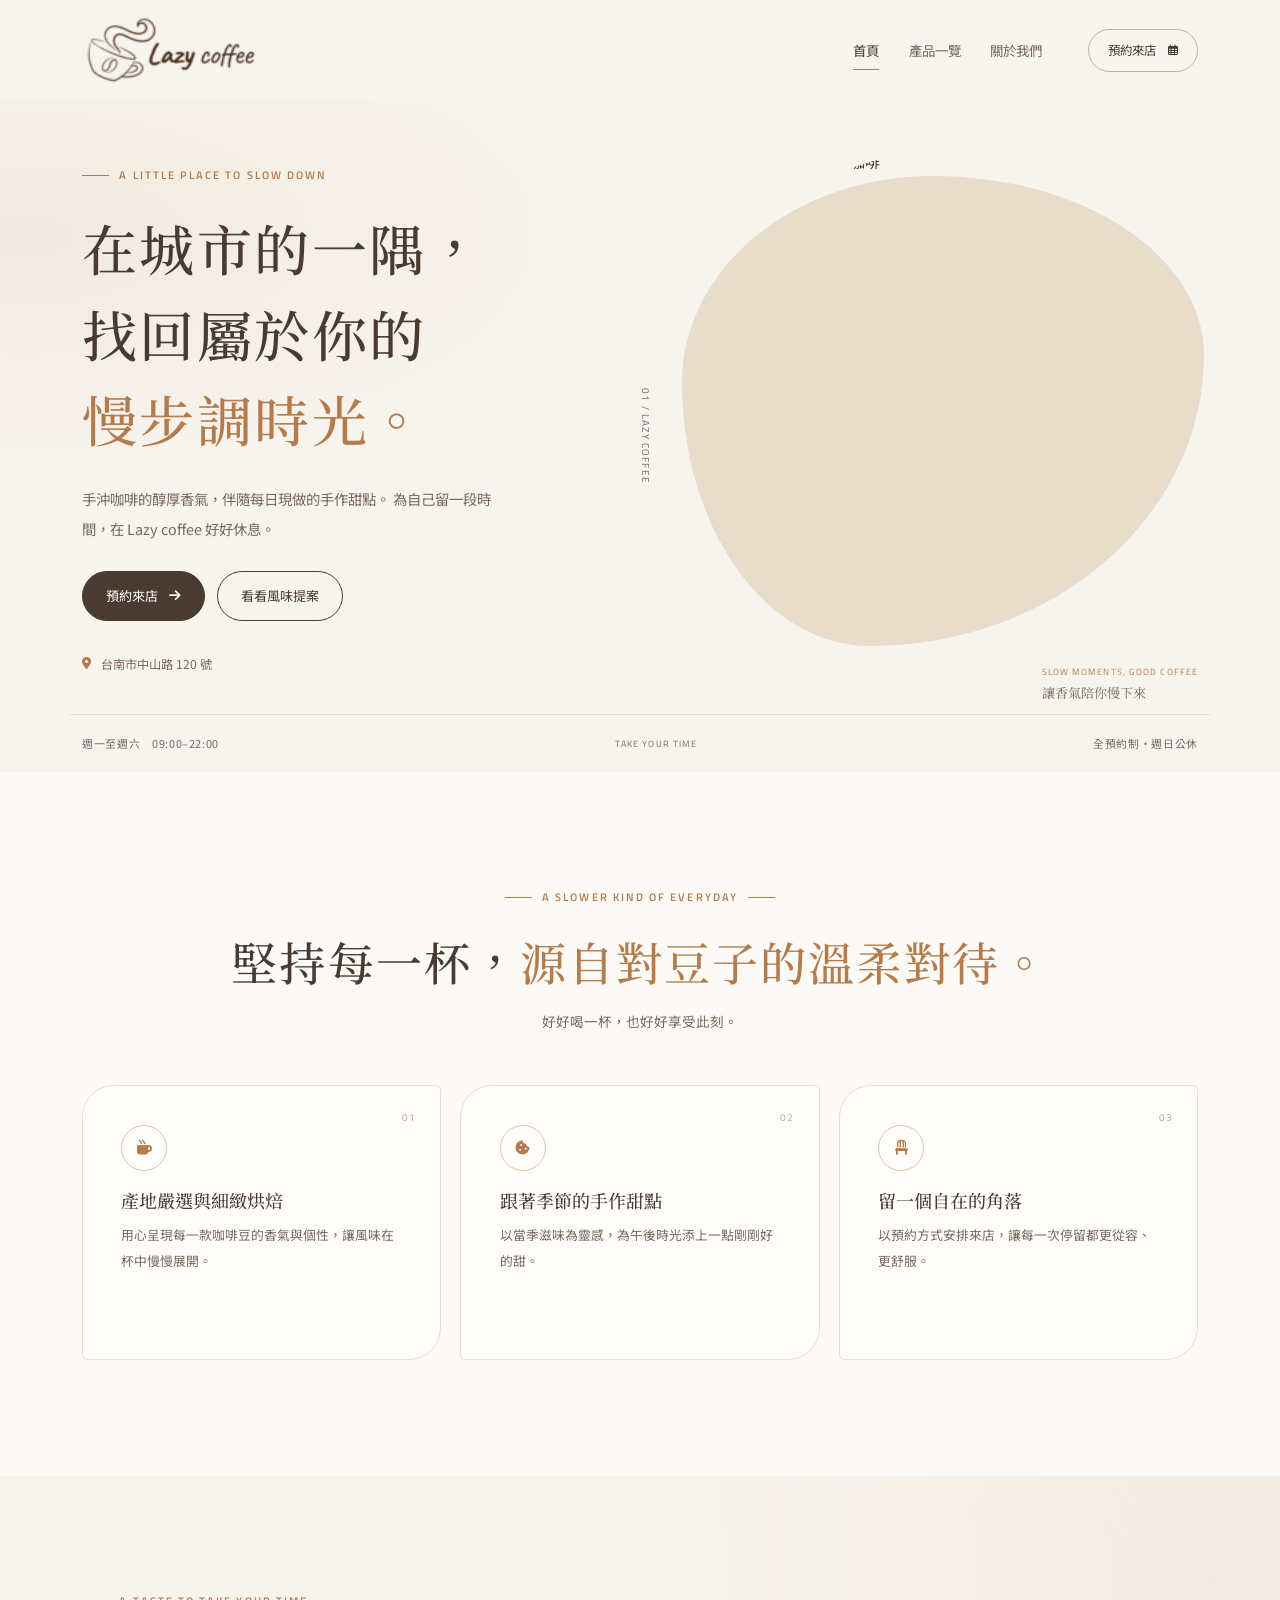
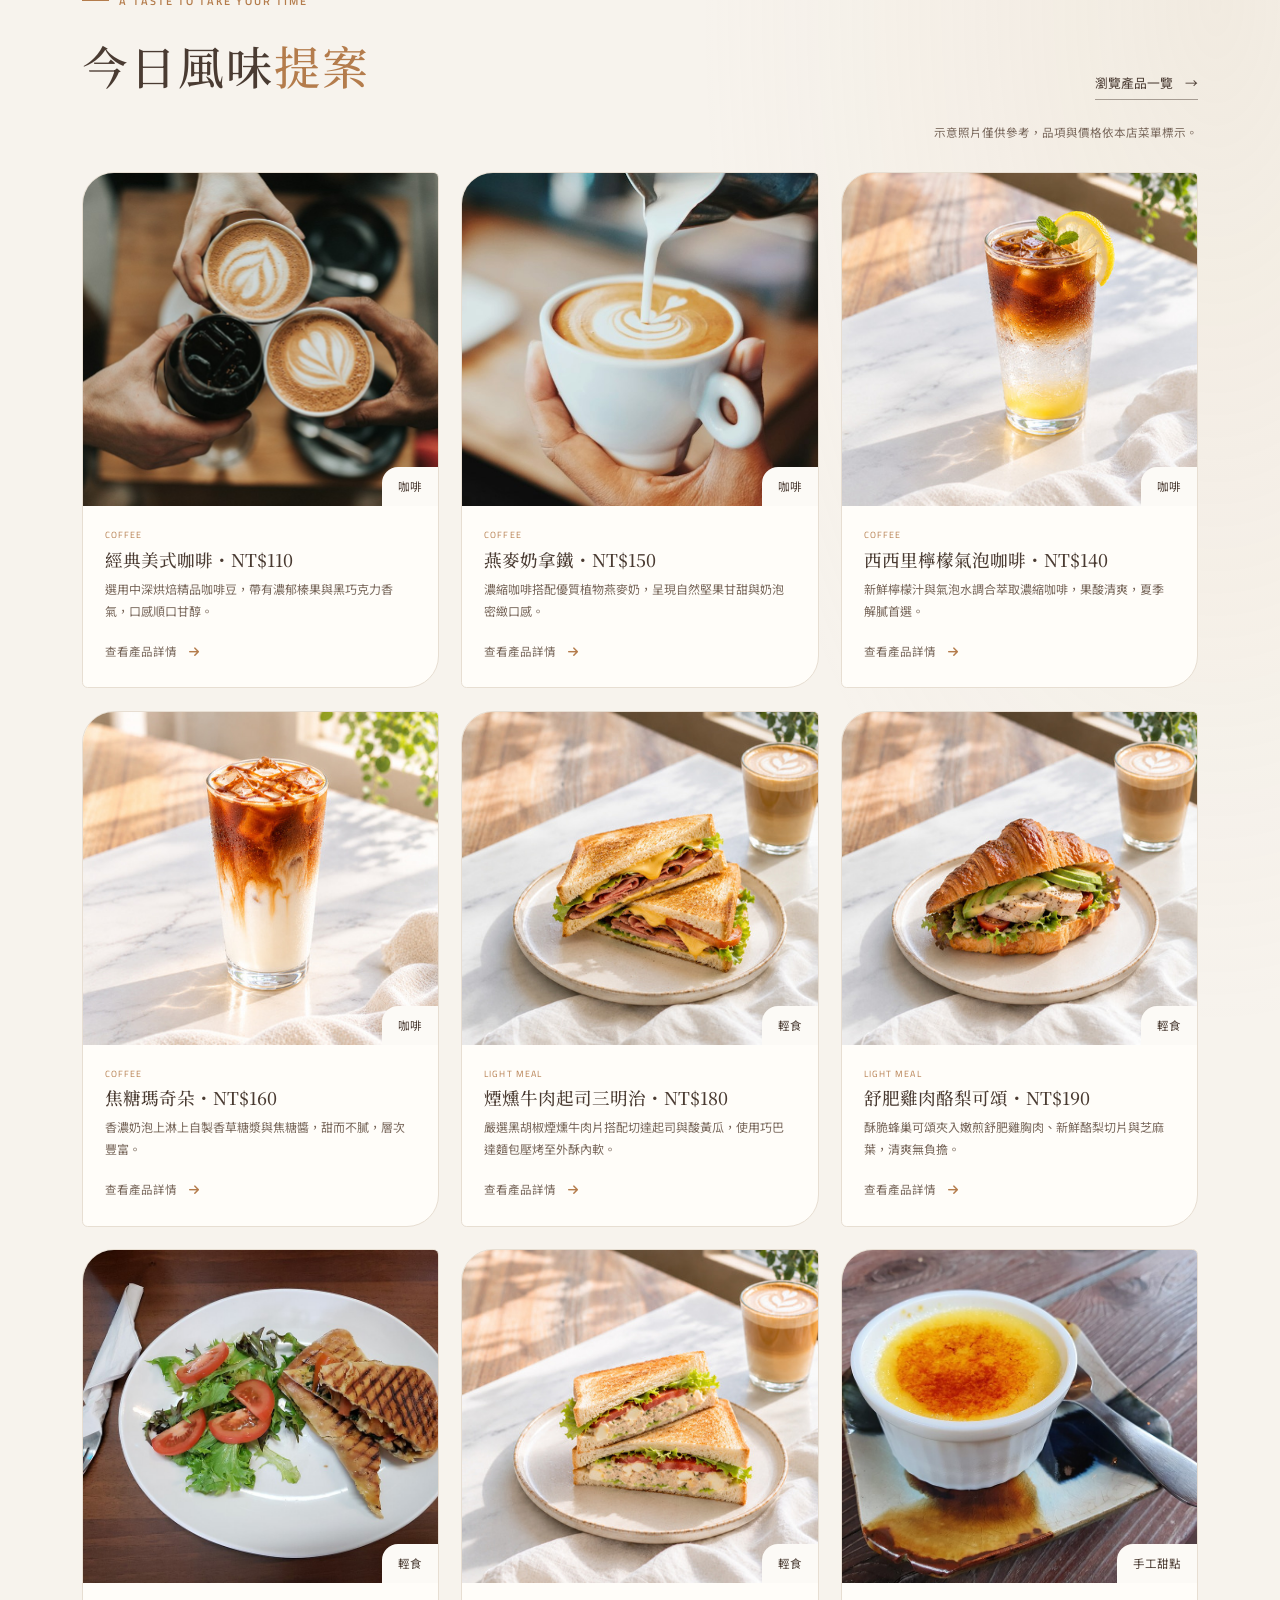
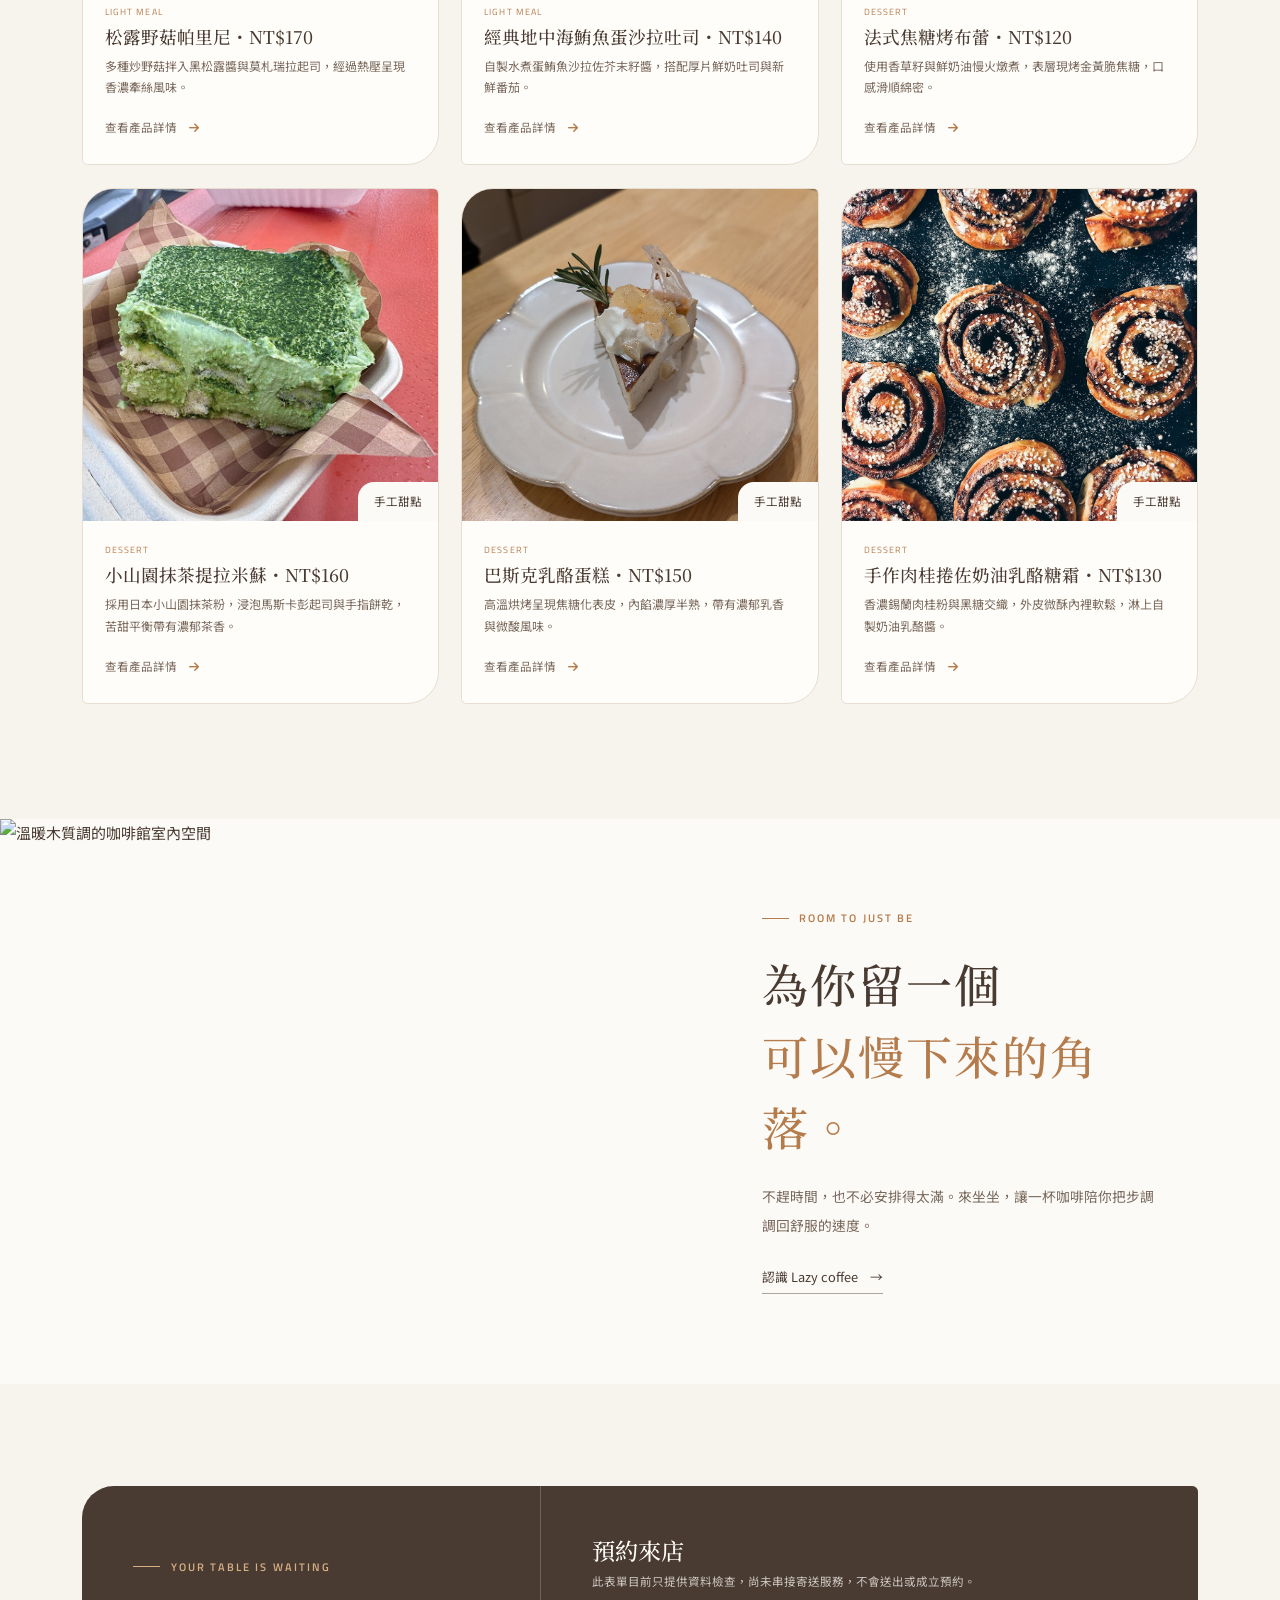
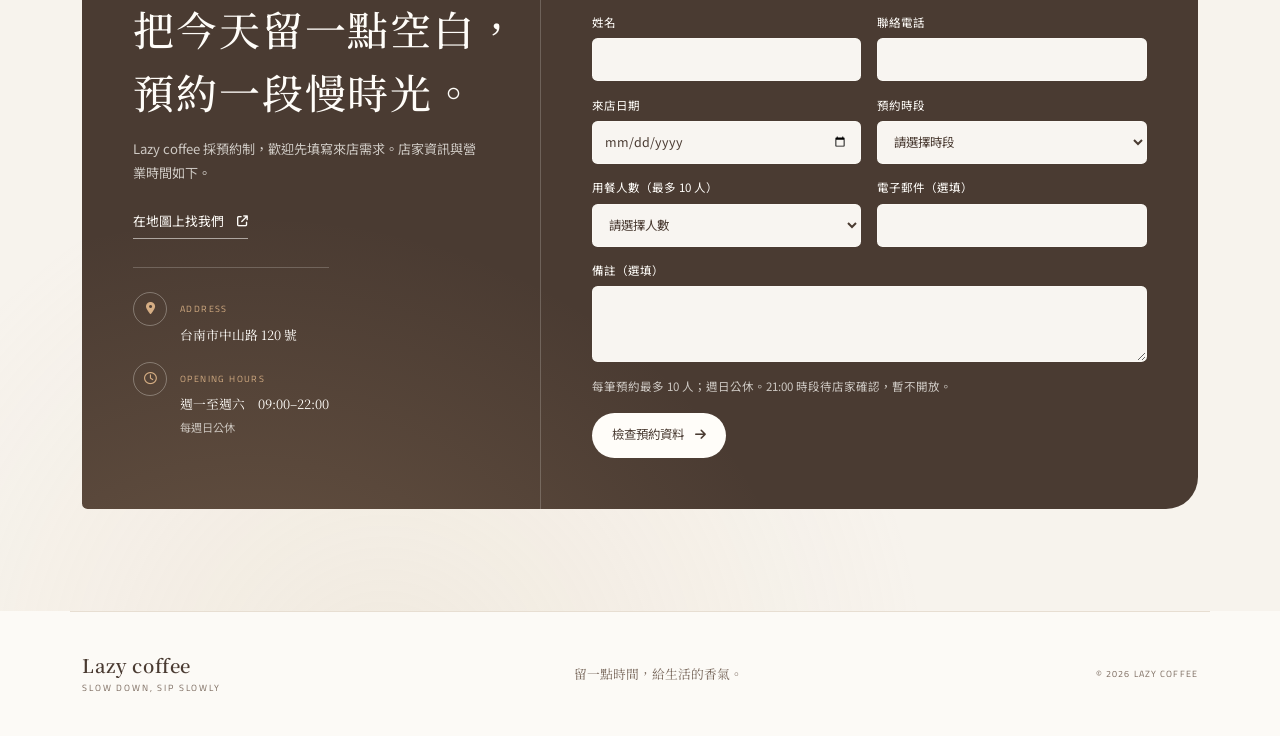
==== index.html @ a15ca1f1 "2026-11-04_15-30_移動首頁並更新店面照片 Co-authored-by: Copilot <223556219+Copilot@users.noreply.github.com>" ====
<!doctype html>
<html lang="zh-Hant">
  <head>
    <meta charset="utf-8">
    <meta name="viewport" content="width=device-width, initial-scale=1">
    <meta name="theme-color" content="#f7f3ed">
    <meta
      name="description"
      content="在台南 Lazy coffee 慢下腳步，享受一杯手沖咖啡與當季手作甜點，預約一段自在時光。"
    >
    <title>Lazy coffee｜把日子放慢一點</title>
    <link rel="preconnect" href="https://fonts.googleapis.com">
    <link rel="preconnect" href="https://fonts.gstatic.com" crossorigin>
    <link
      href="https://fonts.googleapis.com/css2?family=Noto+Sans+TC:wght@300;400;500;600;700&family=Noto+Serif+TC:wght@400;500;600;700&family=Titillium+Web:wght@300;400;600&display=swap"
      rel="stylesheet"
    >
    <link href="https://cdn.jsdelivr.net/npm/bootstrap@5.3.3/dist/css/bootstrap.min.css" rel="stylesheet">
    <link href="https://cdnjs.cloudflare.com/ajax/libs/font-awesome/6.5.2/css/all.min.css" rel="stylesheet">
    <link href="https://cdnjs.cloudflare.com/ajax/libs/animate.css/4.1.1/animate.min.css" rel="stylesheet">
    <link href="website/styles/shared.css" rel="stylesheet">
    <link href="website/styles/home.css" rel="stylesheet">
  </head>
  <body>
    <a class="skip-link" href="#main">跳至主要內容</a>

    <header class="site-header">
      <nav class="navbar navbar-expand-lg" aria-label="主要導覽">
        <div class="container">
          <a class="navbar-brand brand-mark" href="index.html" aria-label="Lazy coffee 首頁">
            <img class="brand-mark__logo" src="website/imgs/logo.png" alt="">
          </a>
          <button class="navbar-toggler" type="button" data-bs-toggle="collapse" data-bs-target="#siteNavigation" aria-controls="siteNavigation" aria-expanded="false" aria-label="切換導覽選單">
            <span class="navbar-toggler-icon"></span>
          </button>
          <div class="collapse navbar-collapse" id="siteNavigation">
            <ul class="navbar-nav ms-auto align-items-lg-center">
              <li class="nav-item"><a class="nav-link active" aria-current="page" href="index.html">首頁</a></li>
              <li class="nav-item"><a class="nav-link" href="website/products.html">產品一覽</a></li>
              <li class="nav-item"><a class="nav-link" href="website/about.html#story">關於我們</a></li>
              <li class="nav-item ms-lg-3 mt-2 mt-lg-0">
                <a class="nav-visit" href="#visit">預約來店 <i class="fa-regular fa-calendar-days" aria-hidden="true"></i></a>
              </li>
            </ul>
          </div>
        </div>
      </nav>
    </header>

    <main id="main">
      <section class="home-hero" aria-labelledby="hero-title">
        <div class="container home-hero__grid">
          <div class="home-hero__copy wow animate__fadeInLeft" data-wow-duration="900ms">
            <p class="eyebrow"><span></span> A LITTLE PLACE TO SLOW DOWN</p>
            <h1 id="hero-title">在城市的一隅，<br>找回屬於你的<br><span>慢步調時光。</span></h1>
            <p class="home-hero__intro">
              手沖咖啡的醇厚香氣，伴隨每日現做的手作甜點。
              為自己留一段時間，在 Lazy coffee 好好休息。
            </p>
            <div class="home-hero__actions">
              <a class="button-primary" href="#visit">
                預約來店 <i class="fa-solid fa-arrow-right" aria-hidden="true"></i>
              </a>
              <a class="button-outline" href="website/products.html">看看風味提案</a>
            </div>
            <p class="home-hero__address"><i class="fa-solid fa-location-dot" aria-hidden="true"></i> 台南市中山路 120 號</p>
          </div>
          <div class="home-hero__visual wow animate__fadeInRight" data-wow-duration="1100ms">
            <img
              src="https://images.unsplash.com/photo-1442512595331-e89e73853f31?auto=format&amp;fit=crop&amp;w=1400&amp;q=85"
              alt="陽光灑落的咖啡館與手沖咖啡"
              fetchpriority="high"
            >
            <div class="home-hero__image-note">
              <span class="font-en">SLOW MOMENTS, GOOD COFFEE</span>
              <span>讓香氣陪你慢下來</span>
            </div>
            <span class="home-hero__index font-en" aria-hidden="true">01 / LAZY COFFEE</span>
          </div>
        </div>
        <div class="container home-hero__bottom wow animate__fadeInUp">
          <span>週一至週六　09:00–22:00</span>
          <span class="font-en">TAKE YOUR TIME</span>
          <span>全預約制・週日公休</span>
        </div>
      </section>

      <section class="home-values section-pad" aria-labelledby="values-title">
        <div class="container">
          <div class="section-heading wow animate__fadeInUp">
            <p class="eyebrow"><span></span> A SLOWER KIND OF EVERYDAY <span></span></p>
            <h2 id="values-title">堅持每一杯，<span>源自對豆子的溫柔對待。</span></h2>
            <p>好好喝一杯，也好好享受此刻。</p>
          </div>
          <div class="home-values__grid">
            <article class="home-value-card content-card wow animate__fadeInUp" data-wow-delay="100ms">
              <span class="home-value-card__number font-en">01</span>
              <i class="fa-solid fa-mug-hot" aria-hidden="true"></i>
              <h3>產地嚴選與細緻烘焙</h3>
              <p>用心呈現每一款咖啡豆的香氣與個性，讓風味在杯中慢慢展開。</p>
            </article>
            <article class="home-value-card content-card wow animate__fadeInUp" data-wow-delay="220ms">
              <span class="home-value-card__number font-en">02</span>
              <i class="fa-solid fa-cookie-bite" aria-hidden="true"></i>
              <h3>跟著季節的手作甜點</h3>
              <p>以當季滋味為靈感，為午後時光添上一點剛剛好的甜。</p>
            </article>
            <article class="home-value-card content-card wow animate__fadeInUp" data-wow-delay="340ms">
              <span class="home-value-card__number font-en">03</span>
              <i class="fa-solid fa-chair" aria-hidden="true"></i>
              <h3>留一個自在的角落</h3>
              <p>以預約方式安排來店，讓每一次停留都更從容、更舒服。</p>
            </article>
          </div>
        </div>
      </section>

      <section class="home-featured section-pad" aria-labelledby="featured-title">
        <div class="container">
          <div class="section-heading section-heading--row wow animate__fadeInUp">
            <div>
              <p class="eyebrow"><span></span> A TASTE TO TAKE YOUR TIME</p>
              <h2 id="featured-title">今日風味<span>提案</span></h2>
            </div>
            <a class="text-link" href="website/products.html">瀏覽產品一覽 <span aria-hidden="true">→</span></a>
          </div>
          <p class="content-notice">示意照片僅供參考，品項與價格依本店菜單標示。</p>
          <div class="featured-grid">
            <article class="featured-card content-card wow animate__fadeInUp" data-wow-delay="100ms">
              <a class="featured-card__image" href="website/products.html#coffee" aria-label="查看咖啡風味提案">
                <img src="website/imgs/products/americano.jpg" alt="經典美式咖啡" loading="lazy">
                <span>咖啡</span>
              </a>
              <div class="featured-card__copy">
                <p class="font-en">COFFEE</p>
                <h3>經典美式咖啡・NT$110</h3>
                <p class="featured-card__description">選用中深烘焙精品咖啡豆，帶有濃郁榛果與黑巧克力香氣，口感順口甘醇。</p>
                <span>查看產品詳情　<i class="fa-solid fa-arrow-right" aria-hidden="true"></i></span>
              </div>
            </article>
            <article class="featured-card content-card wow animate__fadeInUp" data-wow-delay="160ms">
              <a class="featured-card__image" href="website/products.html#coffee" aria-label="查看咖啡風味提案">
                <img src="website/imgs/products/oat_milk_latte.jpg" alt="燕麥奶拿鐵" loading="lazy">
                <span>咖啡</span>
              </a>
              <div class="featured-card__copy">
                <p class="font-en">COFFEE</p>
                <h3>燕麥奶拿鐵・NT$150</h3>
                <p class="featured-card__description">濃縮咖啡搭配優質植物燕麥奶，呈現自然堅果甘甜與奶泡密緻口感。</p>
                <span>查看產品詳情　<i class="fa-solid fa-arrow-right" aria-hidden="true"></i></span>
              </div>
            </article>
            <article class="featured-card content-card wow animate__fadeInUp" data-wow-delay="220ms">
              <a class="featured-card__image" href="website/products.html#coffee" aria-label="查看咖啡風味提案">
                <img src="website/imgs/products/coffee1.jpg" alt="西西里檸檬氣泡咖啡" loading="lazy">
                <span>咖啡</span>
              </a>
              <div class="featured-card__copy">
                <p class="font-en">COFFEE</p>
                <h3>西西里檸檬氣泡咖啡・NT$140</h3>
                <p class="featured-card__description">新鮮檸檬汁與氣泡水調合萃取濃縮咖啡，果酸清爽，夏季解膩首選。</p>
                <span>查看產品詳情　<i class="fa-solid fa-arrow-right" aria-hidden="true"></i></span>
              </div>
            </article>
            <article class="featured-card content-card wow animate__fadeInUp" data-wow-delay="280ms">
              <a class="featured-card__image" href="website/products.html#coffee" aria-label="查看咖啡風味提案">
                <img src="website/imgs/products/coffee2.jpg" alt="焦糖瑪奇朵" loading="lazy">
                <span>咖啡</span>
              </a>
              <div class="featured-card__copy">
                <p class="font-en">COFFEE</p>
                <h3>焦糖瑪奇朵・NT$160</h3>
                <p class="featured-card__description">香濃奶泡上淋上自製香草糖漿與焦糖醬，甜而不膩，層次豐富。</p>
                <span>查看產品詳情　<i class="fa-solid fa-arrow-right" aria-hidden="true"></i></span>
              </div>
            </article>
            <article class="featured-card content-card wow animate__fadeInUp" data-wow-delay="100ms">
              <a class="featured-card__image" href="website/products.html#light-food" aria-label="查看輕食風味提案">
                <img src="website/imgs/products/beef_sandwidth.jpg" alt="煙燻牛肉起司三明治" loading="lazy">
                <span>輕食</span>
              </a>
              <div class="featured-card__copy">
                <p class="font-en">LIGHT MEAL</p>
                <h3>煙燻牛肉起司三明治・NT$180</h3>
                <p class="featured-card__description">嚴選黑胡椒煙燻牛肉片搭配切達起司與酸黃瓜，使用巧巴達麵包壓烤至外酥內軟。</p>
                <span>查看產品詳情　<i class="fa-solid fa-arrow-right" aria-hidden="true"></i></span>
              </div>
            </article>
            <article class="featured-card content-card wow animate__fadeInUp" data-wow-delay="160ms">
              <a class="featured-card__image" href="website/products.html#light-food" aria-label="查看輕食風味提案">
                <img src="website/imgs/products/chicken_bread.jpg" alt="舒肥雞肉酪梨可頌" loading="lazy">
                <span>輕食</span>
              </a>
              <div class="featured-card__copy">
                <p class="font-en">LIGHT MEAL</p>
                <h3>舒肥雞肉酪梨可頌・NT$190</h3>
                <p class="featured-card__description">酥脆蜂巢可頌夾入嫩煎舒肥雞胸肉、新鮮酪梨切片與芝麻葉，清爽無負擔。</p>
                <span>查看產品詳情　<i class="fa-solid fa-arrow-right" aria-hidden="true"></i></span>
              </div>
            </article>
            <article class="featured-card content-card wow animate__fadeInUp" data-wow-delay="220ms">
              <a class="featured-card__image" href="website/products.html#light-food" aria-label="查看輕食風味提案">
                <img src="website/imgs/products/mushroom_panini.jpg" alt="松露野菇帕里尼" loading="lazy">
                <span>輕食</span>
              </a>
              <div class="featured-card__copy">
                <p class="font-en">LIGHT MEAL</p>
                <h3>松露野菇帕里尼・NT$170</h3>
                <p class="featured-card__description">多種炒野菇拌入黑松露醬與莫札瑞拉起司，經過熱壓呈現香濃牽絲風味。</p>
                <span>查看產品詳情　<i class="fa-solid fa-arrow-right" aria-hidden="true"></i></span>
              </div>
            </article>
            <article class="featured-card content-card wow animate__fadeInUp" data-wow-delay="280ms">
              <a class="featured-card__image" href="website/products.html#light-food" aria-label="查看輕食風味提案">
                <img src="website/imgs/products/tuna_sandwidth.jpg" alt="經典地中海鮪魚蛋沙拉吐司" loading="lazy">
                <span>輕食</span>
              </a>
              <div class="featured-card__copy">
                <p class="font-en">LIGHT MEAL</p>
                <h3>經典地中海鮪魚蛋沙拉吐司・NT$140</h3>
                <p class="featured-card__description">自製水煮蛋鮪魚沙拉佐芥末籽醬，搭配厚片鮮奶吐司與新鮮番茄。</p>
                <span>查看產品詳情　<i class="fa-solid fa-arrow-right" aria-hidden="true"></i></span>
              </div>
            </article>
            <article class="featured-card content-card wow animate__fadeInUp" data-wow-delay="100ms">
              <a class="featured-card__image" href="website/products.html#dessert" aria-label="查看手工甜點風味提案">
                <img src="website/imgs/products/creme_brulee.jpg" alt="表層焦糖酥脆的法式烤布蕾" loading="lazy">
                <span>手工甜點</span>
              </a>
              <div class="featured-card__copy">
                <p class="font-en">DESSERT</p>
                <h3>法式焦糖烤布蕾・NT$120</h3>
                <p class="featured-card__description">使用香草籽與鮮奶油慢火燉煮，表層現烤金黃脆焦糖，口感滑順綿密。</p>
                <span>查看產品詳情　<i class="fa-solid fa-arrow-right" aria-hidden="true"></i></span>
              </div>
            </article>
            <article class="featured-card content-card wow animate__fadeInUp" data-wow-delay="160ms">
              <a class="featured-card__image" href="website/products.html#dessert" aria-label="查看手工甜點風味提案">
                <img src="website/imgs/products/matcha_tiramisu.jpg" alt="小山園抹茶提拉米蘇" loading="lazy">
                <span>手工甜點</span>
              </a>
              <div class="featured-card__copy">
                <p class="font-en">DESSERT</p>
                <h3>小山園抹茶提拉米蘇・NT$160</h3>
                <p class="featured-card__description">採用日本小山園抹茶粉，浸泡馬斯卡彭起司與手指餅乾，苦甜平衡帶有濃郁茶香。</p>
                <span>查看產品詳情　<i class="fa-solid fa-arrow-right" aria-hidden="true"></i></span>
              </div>
            </article>
            <article class="featured-card content-card wow animate__fadeInUp" data-wow-delay="220ms">
              <a class="featured-card__image" href="website/products.html#dessert" aria-label="查看手工甜點風味提案">
                <img src="website/imgs/products/basque_cheesecake.jpg" alt="巴斯克乳酪蛋糕" loading="lazy">
                <span>手工甜點</span>
              </a>
              <div class="featured-card__copy">
                <p class="font-en">DESSERT</p>
                <h3>巴斯克乳酪蛋糕・NT$150</h3>
                <p class="featured-card__description">高溫烘烤呈現焦糖化表皮，內餡濃厚半熟，帶有濃郁乳香與微酸風味。</p>
                <span>查看產品詳情　<i class="fa-solid fa-arrow-right" aria-hidden="true"></i></span>
              </div>
            </article>
            <article class="featured-card content-card wow animate__fadeInUp" data-wow-delay="280ms">
              <a class="featured-card__image" href="website/products.html#dessert" aria-label="查看手工甜點風味提案">
                <img src="website/imgs/products/cinnamon_roll.jpg" alt="手作肉桂捲佐奶油乳酪糖霜" loading="lazy">
                <span>手工甜點</span>
              </a>
              <div class="featured-card__copy">
                <p class="font-en">DESSERT</p>
                <h3>手作肉桂捲佐奶油乳酪糖霜・NT$130</h3>
                <p class="featured-card__description">香濃錫蘭肉桂粉與黑糖交織，外皮微酥內裡軟鬆，淋上自製奶油乳酪醬。</p>
                <span>查看產品詳情　<i class="fa-solid fa-arrow-right" aria-hidden="true"></i></span>
              </div>
            </article>
          </div>
        </div>
      </section>

      <section class="home-space" aria-labelledby="space-title">
        <div class="home-space__image wow animate__fadeInLeft">
          <img src="https://images.unsplash.com/photo-1445116572660-236099ec97a0?auto=format&amp;fit=crop&amp;w=1600&amp;q=85" alt="溫暖木質調的咖啡館室內空間" loading="lazy">
        </div>
        <div class="home-space__copy wow animate__fadeInRight">
          <p class="eyebrow"><span></span> ROOM TO JUST BE</p>
          <h2 id="space-title">為你留一個<br><span>可以慢下來的角落。</span></h2>
          <p>不趕時間，也不必安排得太滿。來坐坐，讓一杯咖啡陪你把步調調回舒服的速度。</p>
          <a class="text-link" href="website/about.html#story">認識 Lazy coffee <span aria-hidden="true">→</span></a>
        </div>
      </section>

      <section class="visit-section" id="visit" aria-labelledby="visit-title">
        <div class="container">
          <div class="visit-card wow animate__fadeInUp">
            <div class="visit-card__intro">
              <p class="eyebrow eyebrow--light"><span></span> YOUR TABLE IS WAITING</p>
              <h2 id="visit-title"><span class="visit-title__first-line">把今天留一點空白，</span><br>預約一段慢時光。</h2>
              <p>Lazy coffee 採預約制，歡迎先填寫來店需求。店家資訊與營業時間如下。</p>
              <a class="visit-map-link" href="https://www.google.com/maps/search/?api=1&amp;query=%E5%8F%B0%E5%8D%97%E5%B8%82%E4%B8%AD%E5%B1%B1%E8%B7%AF120%E8%99%9F" target="_blank" rel="noopener noreferrer">
                在地圖上找我們 <i class="fa-solid fa-arrow-up-right-from-square" aria-hidden="true"></i>
              </a>
              <div class="visit-details">
                <div class="visit-detail">
                  <span class="visit-detail__icon" aria-hidden="true"><i class="fa-solid fa-location-dot"></i></span>
                  <div><span class="visit-detail__label">ADDRESS</span><p>台南市中山路 120 號</p></div>
                </div>
                <div class="visit-detail">
                  <span class="visit-detail__icon" aria-hidden="true"><i class="fa-regular fa-clock"></i></span>
                  <div><span class="visit-detail__label">OPENING HOURS</span><p>週一至週六　09:00–22:00<br><small>每週日公休</small></p></div>
                </div>
              </div>
            </div>
            <form class="reservation-form" method="post">
              <h3>預約來店</h3>
              <p class="reservation-form__notice">此表單目前只提供資料檢查，尚未串接寄送服務，不會送出或成立預約。</p>
              <div class="reservation-form__grid">
                <label class="reservation-field">姓名
                  <input name="name" autocomplete="name" required>
                </label>
                <label class="reservation-field">聯絡電話
                  <input name="phone" type="tel" autocomplete="tel" inputmode="tel" required>
                </label>
                <label class="reservation-field">來店日期
                  <input name="date" type="date" required>
                </label>
                <label class="reservation-field">預約時段
                  <select name="time" required>
                    <option value="">請選擇時段</option>
                    <option>09:00</option><option>10:00</option><option>11:00</option><option>12:00</option>
                    <option>13:00</option><option>14:00</option><option>15:00</option><option>16:00</option>
                    <option>17:00</option><option>18:00</option><option>19:00</option><option>20:00</option>
                  </select>
                </label>
                <label class="reservation-field">用餐人數（最多 10 人）
                  <select name="guests" required>
                    <option value="">請選擇人數</option>
                    <option value="1">1 人</option><option value="2">2 人</option><option value="3">3 人</option>
                    <option value="4">4 人</option><option value="5">5 人</option><option value="6">6 人</option>
                    <option value="7">7 人</option><option value="8">8 人</option><option value="9">9 人</option>
                    <option value="10">10 人</option>
                  </select>
                </label>
                <label class="reservation-field">電子郵件（選填）
                  <input name="email" type="email" autocomplete="email">
                </label>
                <label class="reservation-field reservation-field--full">備註（選填）
                  <textarea name="note" rows="2" maxlength="300"></textarea>
                </label>
              </div>
              <p class="reservation-form__hint">每筆預約最多 10 人；週日公休。21:00 時段待店家確認，暫不開放。</p>
              <button class="button-light" type="submit">檢查預約資料 <i class="fa-solid fa-arrow-right" aria-hidden="true"></i></button>
              <p class="reservation-status" role="status" aria-live="polite" hidden></p>
            </form>
          </div>
        </div>
      </section>
    </main>

    <footer class="site-footer">
      <div class="container site-footer__inner">
        <a class="brand-mark brand-mark--footer" href="index.html" aria-label="回到 Lazy coffee 首頁">
          <span class="brand-mark__name">Lazy coffee</span>
          <span class="brand-mark__caption">SLOW DOWN, SIP SLOWLY</span>
        </a>
        <p>留一點時間，給生活的香氣。</p>
        <span class="site-footer__copyright font-en">© 2026 LAZY COFFEE</span>
      </div>
    </footer>
    <script src="https://cdn.jsdelivr.net/npm/bootstrap@5.3.3/dist/js/bootstrap.bundle.min.js"></script>
    <script src="https://cdnjs.cloudflare.com/ajax/libs/wow/1.1.2/wow.min.js"></script>
    <script src="website/scripts/home-animations.js"></script>
    <script src="website/scripts/reservation.js"></script>
  </body>
</html>
---- website/styles/shared.css ----
:root {
  color-scheme: light;
  --paper: #f7f3ed;
  --paper-light: #fcfaf6;
  --cream: #fffdf9;
  --coffee: #4a3b32;
  --coffee-soft: #79685c;
  --caramel: #b47c4c;
  --caramel-light: #d7aa7b;
  --olive: #74765b;
  --line: #e7ded2;
  --card-radius: 2rem 0.35rem 2rem 0.35rem;
  --card-shadow: 0 18px 36px rgba(74, 59, 50, 0.08);
  --serif: "Noto Serif TC", Georgia, serif;
  --sans: "Noto Sans TC", sans-serif;
  --english: "Titillium Web", sans-serif;
}

* {
  box-sizing: border-box;
}

html {
  scroll-behavior: smooth;
  scroll-padding-top: 6rem;
}

body {
  margin: 0;
  background: var(--paper);
  color: var(--coffee);
  font-family: var(--sans);
  font-size: 15px;
  font-weight: 400;
  line-height: 1.85;
  -webkit-font-smoothing: antialiased;
}

::selection {
  background: #e7c7a6;
  color: var(--coffee);
}

a {
  color: inherit;
}

.font-en {
  font-family: var(--english);
  letter-spacing: 0.12em;
}

.skip-link {
  position: absolute;
  z-index: 20;
  top: 0.75rem;
  left: 0.75rem;
  padding: 0.65rem 1rem;
  transform: translateY(-160%);
  border-radius: 0.25rem;
  background: var(--coffee);
  color: var(--cream);
  text-decoration: none;
}

.skip-link:focus {
  transform: translateY(0);
}

.site-header {
  position: sticky;
  z-index: 10;
  top: 0;
  background: rgba(247, 243, 237, 0.96);
  backdrop-filter: blur(12px);
}

.site-header .navbar {
  min-height: 88px;
  padding: 1rem 0;
}

.brand-mark {
  display: inline-flex;
  flex-direction: column;
  align-items: flex-start;
  padding: 0;
  color: var(--coffee);
  line-height: 1.15;
  text-decoration: none;
}

.brand-mark__logo {
  display: block;
  width: 180px;
  max-width: 42vw;
  height: auto;
}

.brand-mark:hover {
  color: var(--coffee);
}

.brand-mark__name {
  font-family: var(--serif);
  font-size: 1.4rem;
  font-weight: 600;
  letter-spacing: 0.035em;
}

.brand-mark__caption {
  margin-top: 0.45rem;
  color: var(--coffee-soft);
  font-family: var(--english);
  font-size: 0.55rem;
  letter-spacing: 0.21em;
}

.navbar-nav {
  gap: clamp(0.75rem, 2.3vw, 2.4rem);
}

.navbar .nav-link {
  position: relative;
  padding: 0.45rem 0 !important;
  color: var(--coffee-soft);
  font-size: 0.84rem;
}

.navbar .nav-link:hover,
.navbar .nav-link.active {
  color: var(--coffee);
}

.navbar .nav-link.active::after {
  position: absolute;
  right: 0;
  bottom: 0;
  left: 0;
  height: 1px;
  background: var(--caramel);
  content: "";
}

.nav-visit {
  display: inline-flex;
  min-height: 42px;
  align-items: center;
  gap: 0.75rem;
  padding: 0.55rem 1.2rem;
  border: 1px solid rgba(74, 59, 50, 0.35);
  border-radius: 999px;
  color: var(--coffee);
  font-size: 0.78rem;
  text-decoration: none;
  transition: background 180ms ease, color 180ms ease, border-color 180ms ease;
}

.nav-visit:hover {
  border-color: var(--coffee);
  background: var(--coffee);
  color: var(--cream);
}

.nav-visit i {
  font-size: 0.68rem;
}

.navbar-toggler {
  border-color: var(--line);
}

.navbar-toggler:focus {
  box-shadow: 0 0 0 0.2rem rgba(180, 124, 76, 0.2);
}

.eyebrow {
  display: flex;
  align-items: center;
  gap: 0.65rem;
  margin: 0 0 1.25rem;
  color: var(--caramel);
  font-family: var(--english), var(--sans);
  font-size: 0.68rem;
  font-weight: 600;
  letter-spacing: 0.19em;
}

.eyebrow > span {
  display: inline-block;
  width: 27px;
  height: 1px;
  background: currentColor;
}

.section-heading {
  margin-bottom: 3rem;
  text-align: center;
}

.section-heading .eyebrow {
  justify-content: center;
}

.section-heading h2 {
  margin: 0;
  font-family: var(--serif);
  font-size: clamp(2rem, 3.6vw, 3rem);
  font-weight: 500;
  letter-spacing: 0.045em;
  line-height: 1.5;
}

.section-heading h2 span {
  color: var(--caramel);
}

.section-heading > p:last-child {
  margin: 0.8rem 0 0;
  color: var(--coffee-soft);
  font-size: 0.85rem;
}

.content-card,
.value-card,
.product-card {
  overflow: hidden;
  border: 1px solid var(--line);
  border-radius: var(--card-radius);
  background: var(--cream);
  transition: transform 220ms ease, box-shadow 220ms ease;
}

.content-card:hover {
  transform: translateY(-4px);
  box-shadow: var(--card-shadow);
}

.button-primary,
.button-outline {
  display: inline-flex;
  min-height: 48px;
  align-items: center;
  justify-content: center;
  gap: 0.7rem;
  padding: 0.75rem 1.45rem;
  border: 1px solid var(--coffee);
  border-radius: 999px;
  font-size: 0.82rem;
  text-decoration: none;
  transition: transform 180ms ease, background 180ms ease, color 180ms ease;
}

.button-primary {
  background: var(--coffee);
  color: var(--cream);
}

.button-primary:hover {
  transform: translateY(-2px);
  background: var(--caramel);
  border-color: var(--caramel);
  color: white;
}

.button-outline {
  background: transparent;
  color: var(--coffee);
}

.button-outline:hover {
  background: var(--coffee);
  color: var(--cream);
}

.button-light {
  display: inline-flex;
  min-height: 45px;
  align-items: center;
  justify-content: center;
  gap: 0.7rem;
  padding: 0.65rem 1.25rem;
  border-radius: 999px;
  background: var(--cream);
  color: var(--coffee);
  font-size: 0.78rem;
  text-decoration: none;
}

.button-light:hover {
  background: #e7c39f;
  color: var(--coffee);
}

.visit-section {
  padding: clamp(4.5rem, 8vw, 7rem) 0;
  background:
    radial-gradient(ellipse at 30% 110%, rgba(218, 198, 168, 0.2), transparent 43%),
    var(--paper);
}

.visit-card {
  display: grid;
  grid-template-columns: minmax(0, 0.82fr) minmax(0, 1.18fr);
  overflow: hidden;
  border-radius: var(--card-radius);
  background:
    radial-gradient(ellipse at 15% 130%, rgba(205, 166, 124, 0.24), transparent 42%),
    var(--coffee);
  color: var(--cream);
}

.visit-card__intro,
.reservation-form {
  min-width: 0;
  padding: clamp(2rem, 4vw, 3.5rem);
}

.visit-card__intro {
  display: flex;
  flex-direction: column;
  align-items: flex-start;
  justify-content: center;
}

.eyebrow--light {
  color: #d6ae84;
}

.visit-card h2 {
  margin: 0;
  font-family: var(--serif);
  font-size: clamp(2rem, 3.2vw, 2.8rem);
  font-weight: 500;
  letter-spacing: 0.045em;
  line-height: 1.55;
}

.visit-title__first-line {
  display: inline-block;
  white-space: nowrap;
}

.visit-card__intro > p:not(.eyebrow) {
  margin: 0.8rem 0 1.5rem;
  color: rgba(255, 253, 249, 0.73);
  font-size: 0.82rem;
}

.visit-details {
  display: grid;
  gap: 1rem;
  margin-top: 1.8rem;
  padding-top: 1.5rem;
  border-top: 1px solid rgba(255, 253, 249, 0.2);
}

.visit-detail {
  display: flex;
  align-items: flex-start;
  gap: 0.8rem;
}

.visit-detail__icon {
  display: grid;
  width: 34px;
  height: 34px;
  flex: 0 0 34px;
  place-items: center;
  border: 1px solid rgba(255, 253, 249, 0.3);
  border-radius: 50%;
  color: #d6ae84;
  font-size: 0.76rem;
}

.visit-detail__label {
  color: #d6ae84;
  font-family: var(--english);
  font-size: 0.55rem;
  letter-spacing: 0.16em;
}

.visit-detail p {
  margin: 0.15rem 0 0;
  font-family: var(--serif);
  font-size: 0.8rem;
  line-height: 1.8;
}

.visit-detail small {
  color: rgba(255, 253, 249, 0.68);
  font-family: var(--sans);
  font-size: 0.7rem;
}

.reservation-form {
  border-left: 1px solid rgba(255, 253, 249, 0.2);
}

.reservation-form h3 {
  margin: 0 0 0.4rem;
  font-family: var(--serif);
  font-size: 1.45rem;
  font-weight: 500;
}

.reservation-form__notice,
.reservation-form__hint {
  color: rgba(255, 253, 249, 0.72);
  font-size: 0.72rem;
  line-height: 1.8;
}

.reservation-form__notice {
  margin: 0 0 1.25rem;
}

.reservation-form__grid {
  display: grid;
  grid-template-columns: repeat(2, minmax(0, 1fr));
  gap: 0.85rem 1rem;
}

.reservation-field {
  display: flex;
  min-width: 0;
  flex-direction: column;
  gap: 0.3rem;
  color: var(--cream);
  font-size: 0.72rem;
}

.reservation-field--full {
  grid-column: 1 / -1;
}

.reservation-field input,
.reservation-field select,
.reservation-field textarea {
  width: 100%;
  min-height: 43px;
  padding: 0.55rem 0.75rem;
  border: 1px solid rgba(255, 253, 249, 0.35);
  border-radius: 0.35rem;
  background: rgba(255, 253, 249, 0.96);
  color: var(--coffee);
  font: inherit;
  font-size: 0.78rem;
}

.reservation-field textarea {
  min-height: 76px;
  resize: vertical;
}

.reservation-field input:focus,
.reservation-field select:focus,
.reservation-field textarea:focus {
  border-color: #e4bb91;
  outline: 2px solid rgba(228, 187, 145, 0.4);
  outline-offset: 1px;
}

.reservation-form__hint {
  margin: 0.85rem 0 1rem;
}

.reservation-form .button-light {
  border: 0;
  cursor: pointer;
  font-family: var(--sans);
}

.reservation-status {
  margin: 1rem 0 0;
  padding: 0.75rem 0.9rem;
  border: 1px solid rgba(228, 187, 145, 0.55);
  border-radius: 0.35rem;
  color: var(--cream);
  font-size: 0.78rem;
}

.reservation-status[hidden] {
  display: none;
}

.reservation-status--error {
  border-color: rgba(255, 190, 170, 0.75);
  color: #ffd2c2;
}

.visit-map-link {
  display: inline-flex;
  align-items: center;
  gap: 0.8rem;
  padding-bottom: 0.3rem;
  border-bottom: 1px solid rgba(255, 253, 249, 0.55);
  color: var(--cream);
  font-size: 0.8rem;
  text-decoration: none;
}

.visit-map-link:hover {
  border-color: #d6ae84;
  color: #e7c39f;
}

.visit-map-link i {
  font-size: 0.68rem;
}

.site-footer {
  background: var(--paper-light);
}

.site-footer__inner {
  display: flex;
  min-height: 125px;
  align-items: center;
  justify-content: space-between;
  gap: 1.5rem;
  border-top: 1px solid var(--line);
}

.brand-mark--footer .brand-mark__name {
  font-size: 1.15rem;
}

.site-footer__inner > p {
  margin: 0;
  color: var(--coffee-soft);
  font-family: var(--serif);
  font-size: 0.8rem;
}

.site-footer__copyright {
  color: var(--coffee-soft);
  font-size: 0.59rem;
}

:focus-visible {
  outline: 2px solid var(--caramel);
  outline-offset: 4px;
}

@media (max-width: 991.98px) {
  .site-header .navbar {
    min-height: 78px;
  }

  .navbar-collapse {
    padding: 1rem 0 0.5rem;
  }

  .navbar-nav {
    align-items: flex-start !important;
    gap: 0.4rem;
  }

  .navbar .nav-link.active::after {
    right: auto;
    width: 2rem;
  }

  .visit-card {
    grid-template-columns: minmax(0, 1fr);
  }

  .reservation-form {
    border-top: 1px solid rgba(255, 253, 249, 0.2);
    border-left: 0;
  }
}

@media (max-width: 575.98px) {
  .visit-card {
    border-top-right-radius: 3.5rem;
  }

  .visit-title__first-line {
    font-size: clamp(1.4rem, 7vw, 2rem);
  }

  .visit-card__intro,
  .reservation-form {
    padding: 2rem 1.35rem;
  }

  .reservation-form__grid {
    grid-template-columns: minmax(0, 1fr);
  }

  .reservation-field--full {
    grid-column: auto;
  }

  .site-footer__inner {
    min-height: 155px;
    flex-wrap: wrap;
    justify-content: space-between;
    padding-top: 1.5rem;
    padding-bottom: 1.5rem;
  }

  .site-footer__inner > p {
    order: 1;
    width: 100%;
  }
}

@media (prefers-reduced-motion: reduce) {
  *,
  *::before,
  *::after {
    scroll-behavior: auto !important;
    transition-duration: 0.01ms !important;
  }
}
---- website/styles/home.css ----
.section-pad {
  padding: clamp(5rem, 9vw, 8rem) 0;
}

.home-hero {
  overflow: hidden;
  padding: 2.5rem 0 0;
  background:
    radial-gradient(ellipse at 2% 20%, rgba(218, 198, 168, 0.2), transparent 30%),
    var(--paper);
}

.home-hero__grid {
  display: grid;
  min-height: 565px;
  grid-template-columns: 0.92fr 1.08fr;
  align-items: center;
  gap: clamp(2rem, 6vw, 6rem);
}

.home-hero__copy {
  position: relative;
  z-index: 1;
  padding: 1.5rem 0 2.4rem;
}

.home-hero h1,
.home-space h2 {
  margin: 0;
  font-family: var(--serif);
  font-size: clamp(2.5rem, 4.3vw, 4.1rem);
  font-weight: 500;
  letter-spacing: 0.045em;
  line-height: 1.55;
}

.home-hero h1 span,
.home-space h2 span {
  color: var(--caramel);
}

.home-hero__intro {
  max-width: 425px;
  margin: 1.4rem 0 1.65rem;
  color: var(--coffee-soft);
  font-size: 0.9rem;
  line-height: 2.1;
}

.home-hero__actions {
  display: flex;
  flex-wrap: wrap;
  gap: 0.75rem;
}

.home-hero__address {
  display: flex;
  align-items: center;
  gap: 0.6rem;
  margin: 2rem 0 0;
  color: var(--coffee-soft);
  font-size: 0.76rem;
}

.home-hero__address i {
  color: var(--caramel);
}

.home-hero__visual {
  position: relative;
  min-height: 470px;
  padding: 0 0 2.5rem 2rem;
}

.home-hero__visual::before {
  position: absolute;
  top: 5%;
  right: -1%;
  bottom: 11%;
  left: 8%;
  border-radius: 48% 52% 64% 36% / 44% 38% 62% 56%;
  background: #e8dccb;
  content: "";
  animation: blob-wave 12s ease-in-out infinite alternate;
}

.home-hero__visual > img {
  position: relative;
  display: block;
  width: 100%;
  height: min(42vw, 520px);
  min-height: 430px;
  overflow: hidden;
  border-radius: 58% 42% 52% 48% / 44% 56% 44% 56%;
  object-fit: cover;
  object-position: center;
  animation: blob-wave 14s ease-in-out infinite alternate-reverse;
}

@keyframes blob-wave {
  0% {
    border-radius: 58% 42% 52% 48% / 44% 56% 44% 56%;
  }

  50% {
    border-radius: 48% 52% 42% 58% / 53% 43% 57% 47%;
  }

  100% {
    border-radius: 40% 60% 55% 45% / 48% 58% 42% 52%;
  }
}

.home-hero__image-note {
  position: absolute;
  z-index: 1;
  right: 0;
  bottom: 0.15rem;
  display: flex;
  flex-direction: column;
  color: var(--coffee-soft);
  font-family: var(--serif);
  font-size: 0.82rem;
}

.home-hero__image-note .font-en {
  color: var(--caramel);
  font-size: 0.57rem;
}

.home-hero__index {
  position: absolute;
  z-index: 1;
  top: 43%;
  left: -0.1rem;
  color: var(--coffee-soft);
  font-size: 0.62rem;
  writing-mode: vertical-rl;
}

.home-hero__bottom {
  display: flex;
  min-height: 58px;
  align-items: center;
  justify-content: space-between;
  border-top: 1px solid var(--line);
  color: var(--coffee-soft);
  font-size: 0.68rem;
  letter-spacing: 0.06em;
}

.home-hero__bottom .font-en {
  font-size: 0.58rem;
}

.home-values {
  background: var(--paper-light);
}

.home-values .section-heading {
  margin-bottom: 3.2rem;
}

.home-values__grid {
  display: grid;
  grid-template-columns: repeat(3, minmax(0, 1fr));
  gap: 1.2rem;
}

.home-value-card {
  position: relative;
  min-height: 275px;
  padding: 2.4rem clamp(1.4rem, 3vw, 2.4rem);
  background: var(--cream);
}

.home-value-card > i {
  display: grid;
  width: 46px;
  height: 46px;
  place-items: center;
  margin-bottom: 1.2rem;
  border: 1px solid rgba(180, 124, 76, 0.46);
  border-radius: 50%;
  color: var(--caramel);
}

.home-value-card__number {
  position: absolute;
  top: 1.35rem;
  right: 1.5rem;
  color: rgba(74, 59, 50, 0.45);
  font-size: 0.65rem;
}

.home-value-card h3 {
  margin: 0 0 0.65rem;
  font-family: var(--serif);
  font-size: 1.13rem;
  font-weight: 500;
}

.home-value-card p {
  margin: 0;
  color: var(--coffee-soft);
  font-size: 0.8rem;
  line-height: 2;
}

.home-featured {
  background:
    radial-gradient(ellipse at 95% 5%, rgba(218, 198, 168, 0.18), transparent 30%),
    var(--paper);
}

.section-heading--row {
  display: flex;
  align-items: flex-end;
  justify-content: space-between;
  gap: 1.5rem;
  text-align: left;
}

.section-heading--row .eyebrow {
  justify-content: flex-start;
}

.text-link {
  display: inline-flex;
  flex: 0 0 auto;
  align-items: center;
  gap: 0.75rem;
  padding-bottom: 0.25rem;
  border-bottom: 1px solid rgba(74, 59, 50, 0.45);
  color: var(--coffee);
  font-size: 0.8rem;
  text-decoration: none;
  transition: gap 180ms ease, color 180ms ease;
}

.text-link:hover {
  gap: 1.1rem;
  color: var(--caramel);
}

.content-notice {
  margin: -1.6rem 0 1.8rem;
  color: var(--coffee-soft);
  font-size: 0.72rem;
  text-align: right;
}

.featured-grid {
  display: grid;
  grid-template-columns: repeat(3, minmax(0, 1fr));
  align-items: start;
  gap: 1.4rem;
}

.featured-card--offset {
  margin-top: 2.3rem;
}

.featured-card {
  background: var(--cream);
}

.featured-card__image {
  position: relative;
  display: block;
  height: clamp(220px, 26vw, 340px);
  overflow: hidden;
  background: #e8dfd3;
}

.featured-card__image img {
  width: 100%;
  height: 100%;
  object-fit: cover;
  transition: transform 400ms ease;
}

.featured-card__image:hover img {
  transform: scale(1.04);
}

.featured-card__image > span {
  position: absolute;
  right: 0;
  bottom: 0;
  padding: 0.55rem 1rem;
  border-top-left-radius: 1rem;
  background: var(--paper-light);
  color: var(--coffee);
  font-size: 0.72rem;
}

.featured-card__copy {
  padding: 1.25rem 1.35rem 1.5rem;
}

.featured-card__copy > p {
  margin: 0 0 0.35rem;
  color: var(--caramel);
  font-size: 0.58rem;
}

.featured-card__copy > .featured-card__description {
  margin: 0 0 0.9rem;
  color: var(--coffee-soft);
  font-size: 0.75rem;
  line-height: 1.8;
}

.featured-card__copy h3 {
  margin: 0 0 0.5rem;
  font-family: var(--serif);
  font-size: 1.1rem;
  font-weight: 500;
}

.featured-card__copy > span {
  color: var(--coffee-soft);
  font-size: 0.72rem;
}

.featured-card__copy > span i {
  color: var(--caramel);
}

.home-space {
  display: grid;
  min-height: 520px;
  grid-template-columns: 1.05fr 0.95fr;
  background: var(--paper-light);
}

.home-space__image {
  min-height: 480px;
}

.home-space__image img {
  display: block;
  width: 100%;
  height: 100%;
  object-fit: cover;
}

.home-space__copy {
  display: flex;
  max-width: 600px;
  flex-direction: column;
  align-items: flex-start;
  justify-content: center;
  padding: clamp(3rem, 7vw, 7rem);
}

.home-space h2 {
  font-size: clamp(2.1rem, 3.6vw, 3.3rem);
}

.home-space__copy > p:not(.eyebrow) {
  max-width: 400px;
  margin: 1.2rem 0 1.6rem;
  color: var(--coffee-soft);
  font-size: 0.86rem;
  line-height: 2.1;
}

@media (max-width: 991.98px) {
  .home-hero__grid {
    min-height: 490px;
    gap: 2rem;
  }

  .home-hero__visual {
    min-height: 410px;
    padding-left: 1rem;
  }

  .home-hero__visual > img {
    min-height: 390px;
  }

  .home-values__grid {
    gap: 0.75rem;
  }

  .home-value-card {
    min-height: 300px;
    padding-right: 1.2rem;
    padding-left: 1.2rem;
  }

  .home-space__copy {
    padding: 3rem;
  }
}

@media (max-width: 767.98px) {
  .home-hero {
    padding-top: 1rem;
  }

  .home-hero__grid {
    grid-template-columns: 1fr;
    gap: 0.5rem;
  }

  .home-hero__copy {
    padding: 2rem 0 1.2rem;
  }

  .home-hero h1 {
    font-size: clamp(2.5rem, 9vw, 3.4rem);
  }

  .home-hero__intro {
    max-width: 500px;
  }

  .home-hero__visual {
    min-height: 0;
    padding: 0 0 2.3rem 1rem;
  }

  .home-hero__visual > img {
    height: 72vw;
    min-height: 300px;
    max-height: 470px;
  }

  .home-hero__index {
    left: -0.5rem;
  }

  .home-hero__bottom {
    gap: 0.5rem;
    font-size: 0.58rem;
  }

  .home-hero__bottom .font-en {
    display: none;
  }

  .home-values__grid {
    grid-template-columns: 1fr;
    gap: 0.8rem;
  }

  .home-value-card {
    min-height: 0;
    padding: 1.6rem 1.5rem;
  }

  .home-value-card > i {
    margin-bottom: 0.8rem;
  }

  .section-heading--row {
    align-items: flex-start;
  }

  .section-heading--row .text-link {
    margin-top: 2.1rem;
  }

  .content-notice {
    margin-top: -1.7rem;
    text-align: left;
  }

  .featured-grid {
    grid-template-columns: 1fr;
    gap: 0.5rem;
  }

  .featured-card--offset {
    margin-top: 0;
  }

  .featured-card__image {
    height: min(76vw, 390px);
  }

  .home-space {
    grid-template-columns: 1fr;
  }

  .home-space__image {
    min-height: 0;
    height: 68vw;
    max-height: 440px;
  }

  .home-space__copy {
    padding: 3rem 1.5rem 4rem;
  }
}

@media (max-width: 575.98px) {
  .home-hero__bottom span:last-child {
    text-align: right;
  }

  .section-heading--row {
    flex-direction: column;
    gap: 0.8rem;
  }

  .section-heading--row .text-link {
    margin-top: 0;
  }
}

.wow-ready .wow:not(.animate__animated) {
  visibility: hidden;
}

@media (prefers-reduced-motion: reduce) {
  .home-hero__visual::before,
  .home-hero__visual > img {
    animation: none;
  }

  .wow-ready .wow:not(.animate__animated) {
    visibility: visible;
  }
}
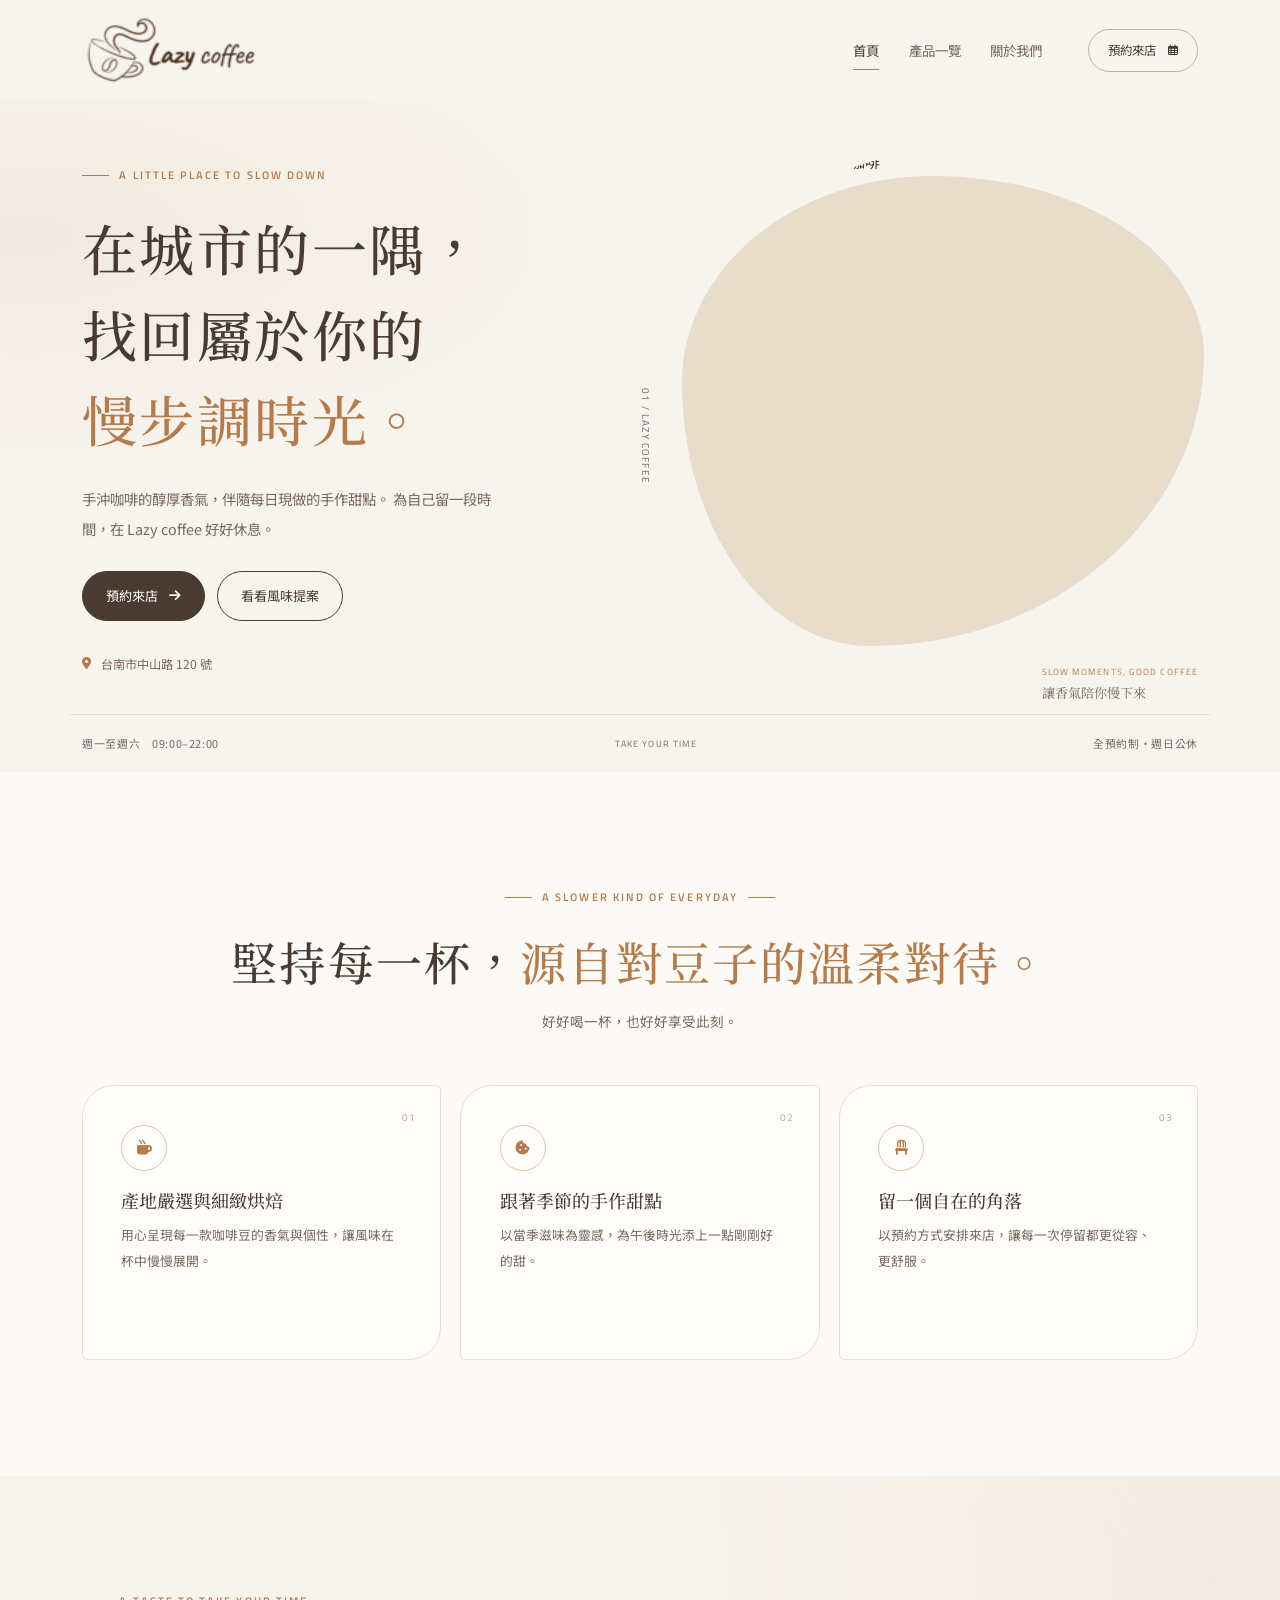
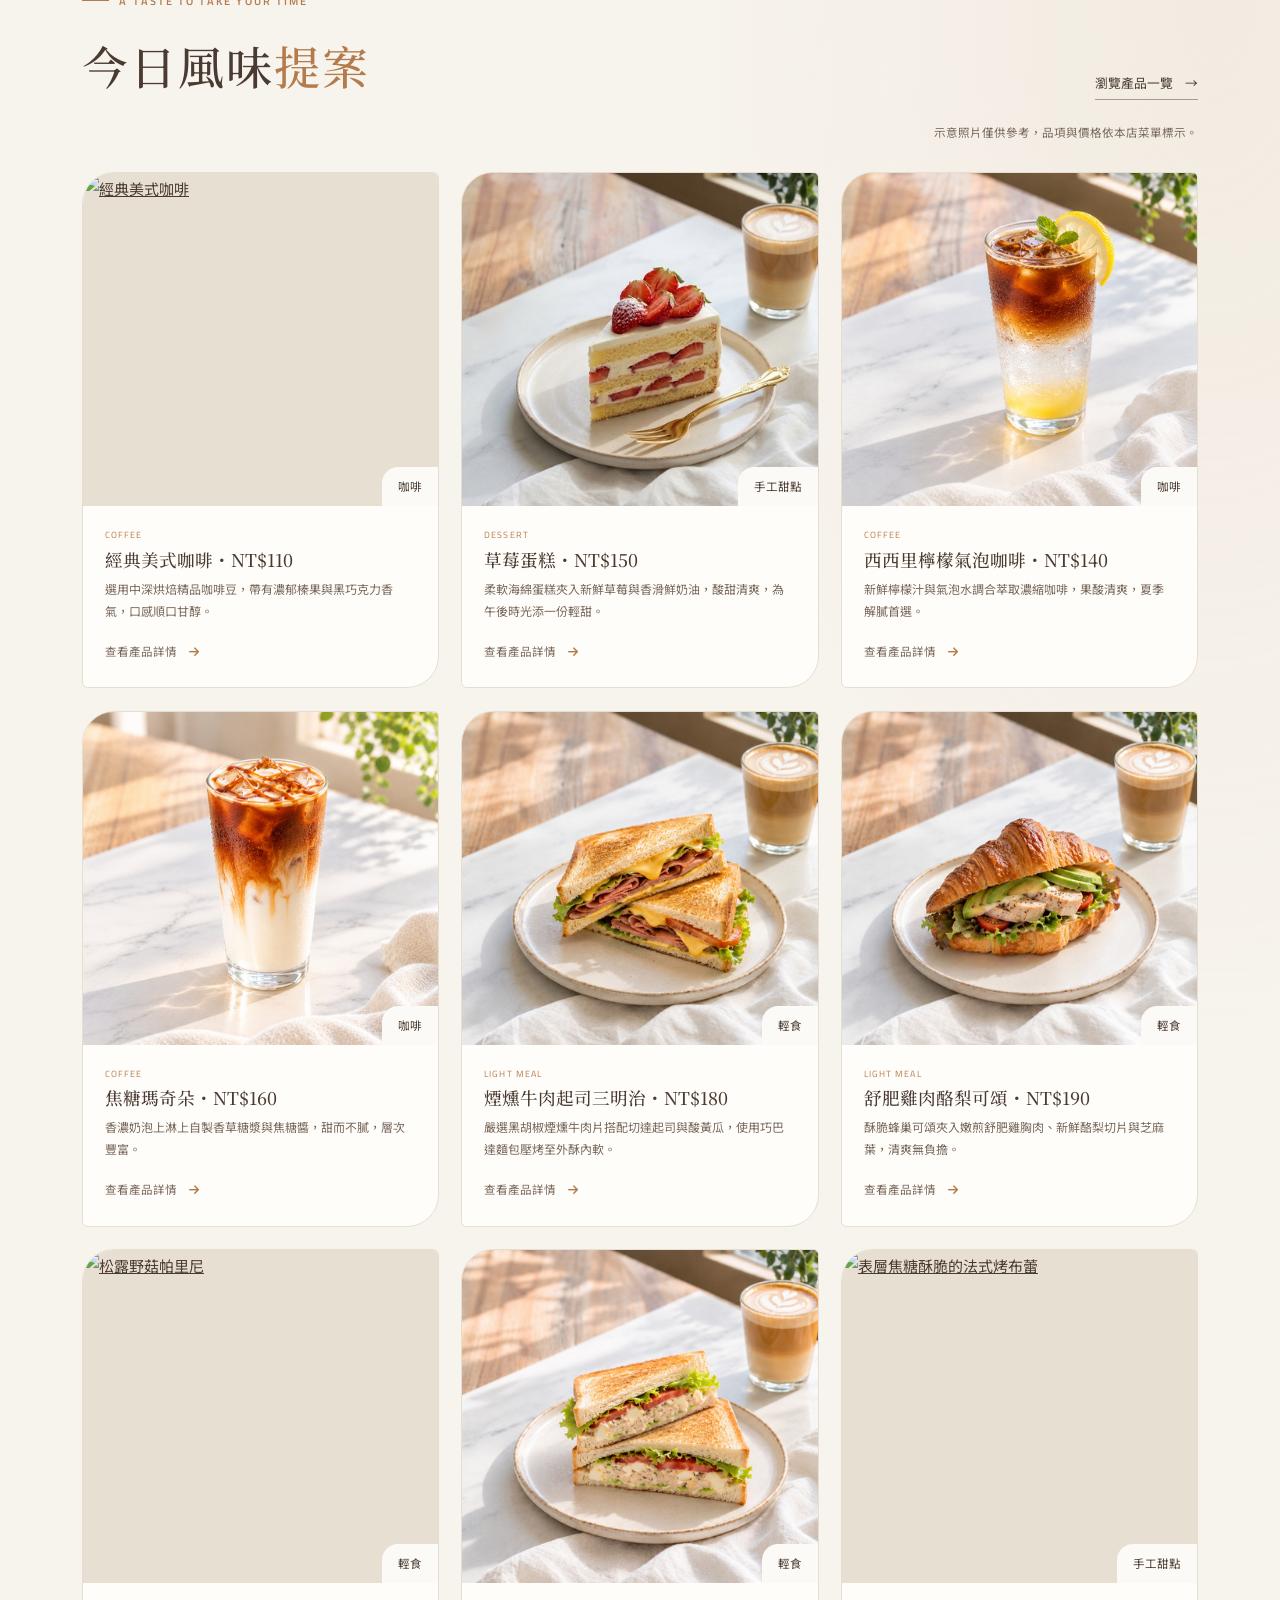
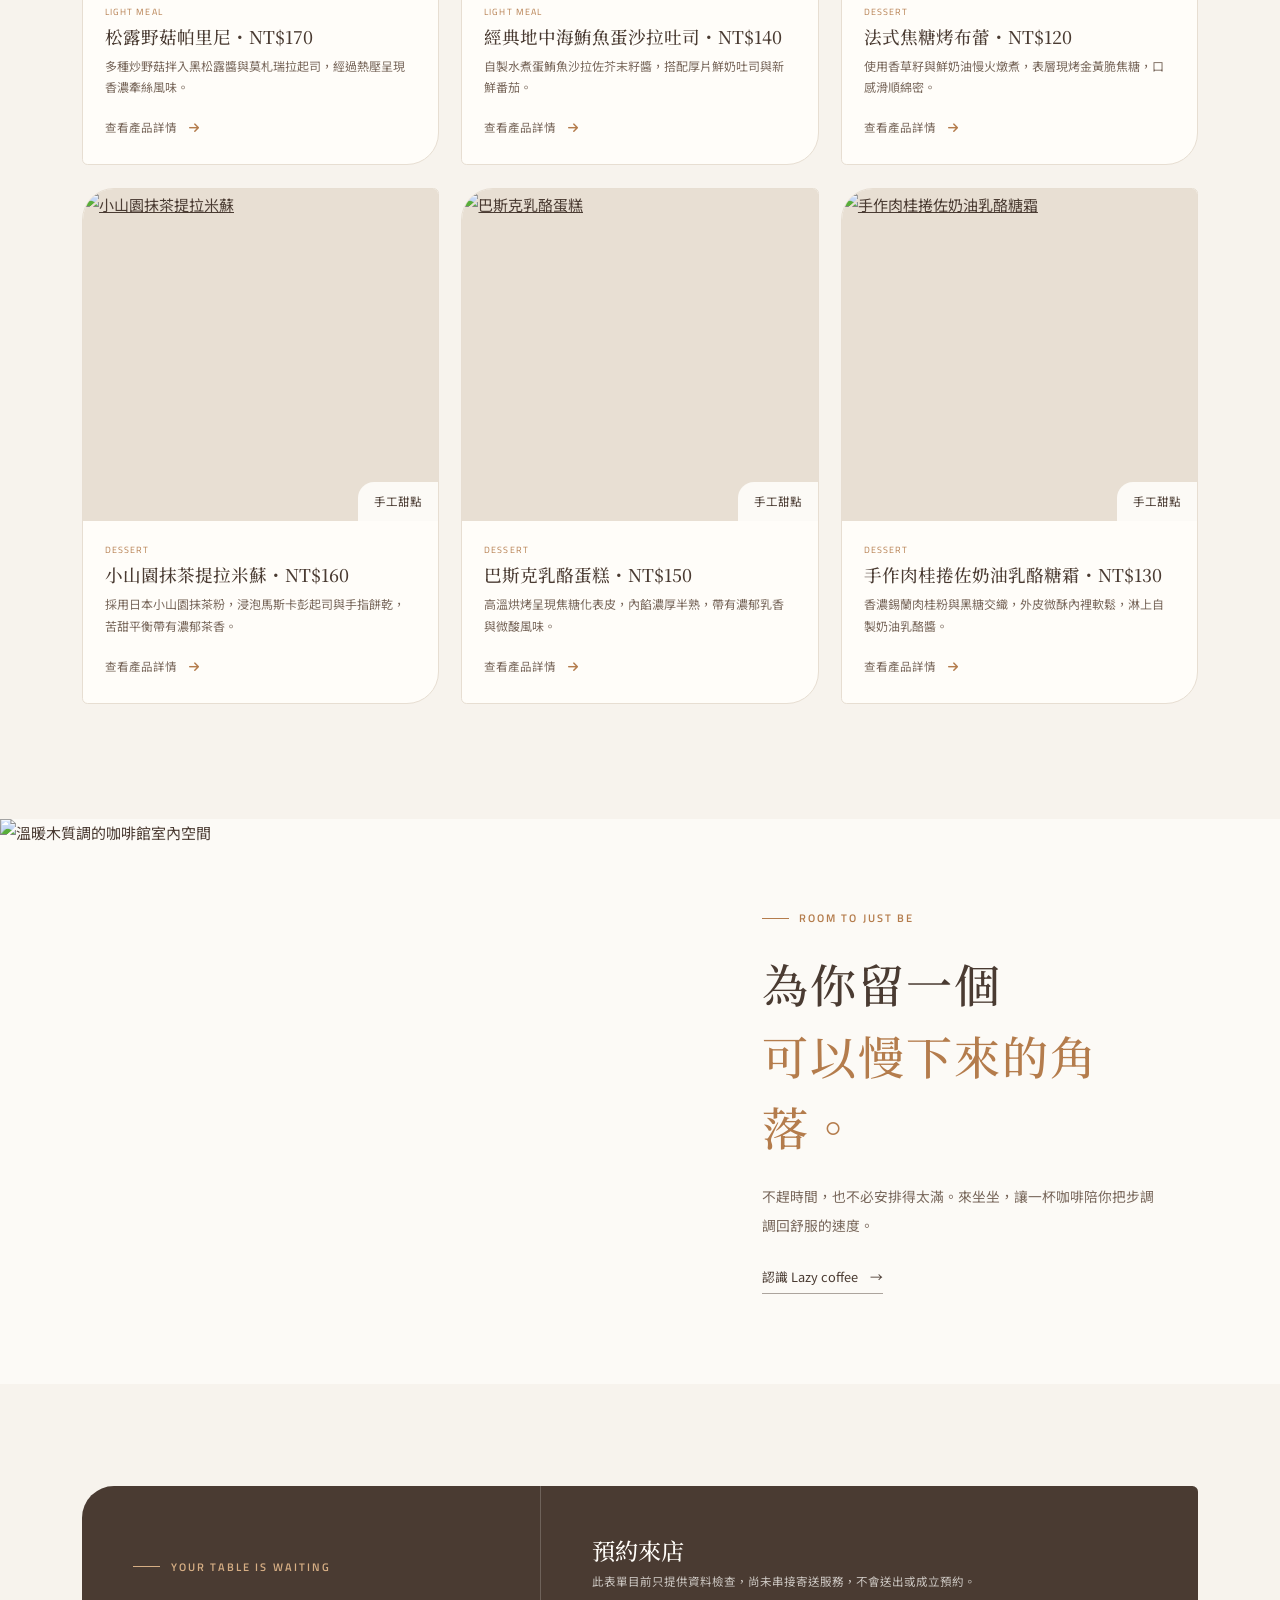
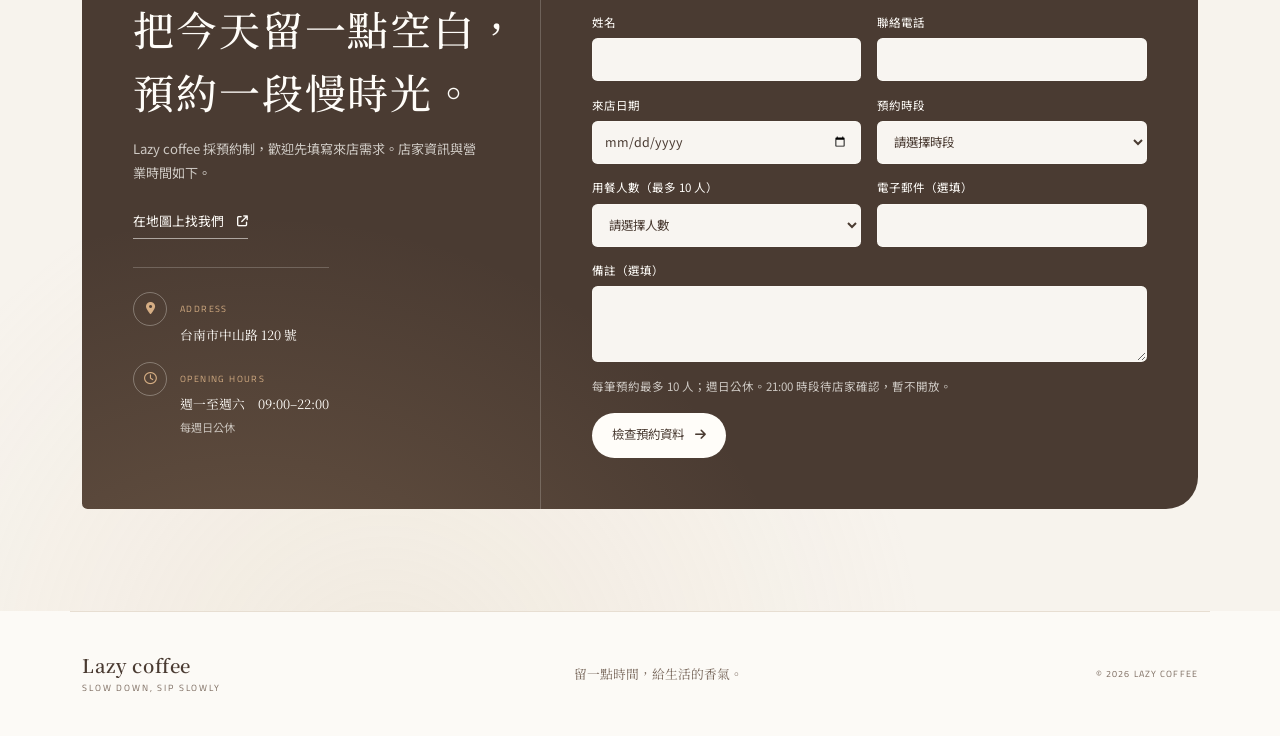
==== commit e3dd3035: "2026-11-04_16-17_自動同步4項變更" ====
--- a/index.html
+++ b/index.html
@@ -139,14 +139,14 @@
               </div>
             </article>
             <article class="featured-card content-card wow animate__fadeInUp" data-wow-delay="160ms">
-              <a class="featured-card__image" href="website/products.html#coffee" aria-label="查看咖啡風味提案">
-                <img src="website/imgs/products/oat_milk_latte.jpg" alt="燕麥奶拿鐵" loading="lazy">
-                <span>咖啡</span>
-              </a>
-              <div class="featured-card__copy">
-                <p class="font-en">COFFEE</p>
-                <h3>燕麥奶拿鐵・NT$150</h3>
-                <p class="featured-card__description">濃縮咖啡搭配優質植物燕麥奶，呈現自然堅果甘甜與奶泡密緻口感。</p>
+              <a class="featured-card__image" href="website/products.html#dessert" aria-label="查看手工甜點風味提案">
+                <img src="website/imgs/products/strawberry_cake.jpg" alt="草莓蛋糕" loading="lazy">
+                <span>手工甜點</span>
+              </a>
+              <div class="featured-card__copy">
+                <p class="font-en">DESSERT</p>
+                <h3>草莓蛋糕・NT$150</h3>
+                <p class="featured-card__description">柔軟海綿蛋糕夾入新鮮草莓與香滑鮮奶油，酸甜清爽，為午後時光添一份輕甜。</p>
                 <span>查看產品詳情　<i class="fa-solid fa-arrow-right" aria-hidden="true"></i></span>
               </div>
             </article>
